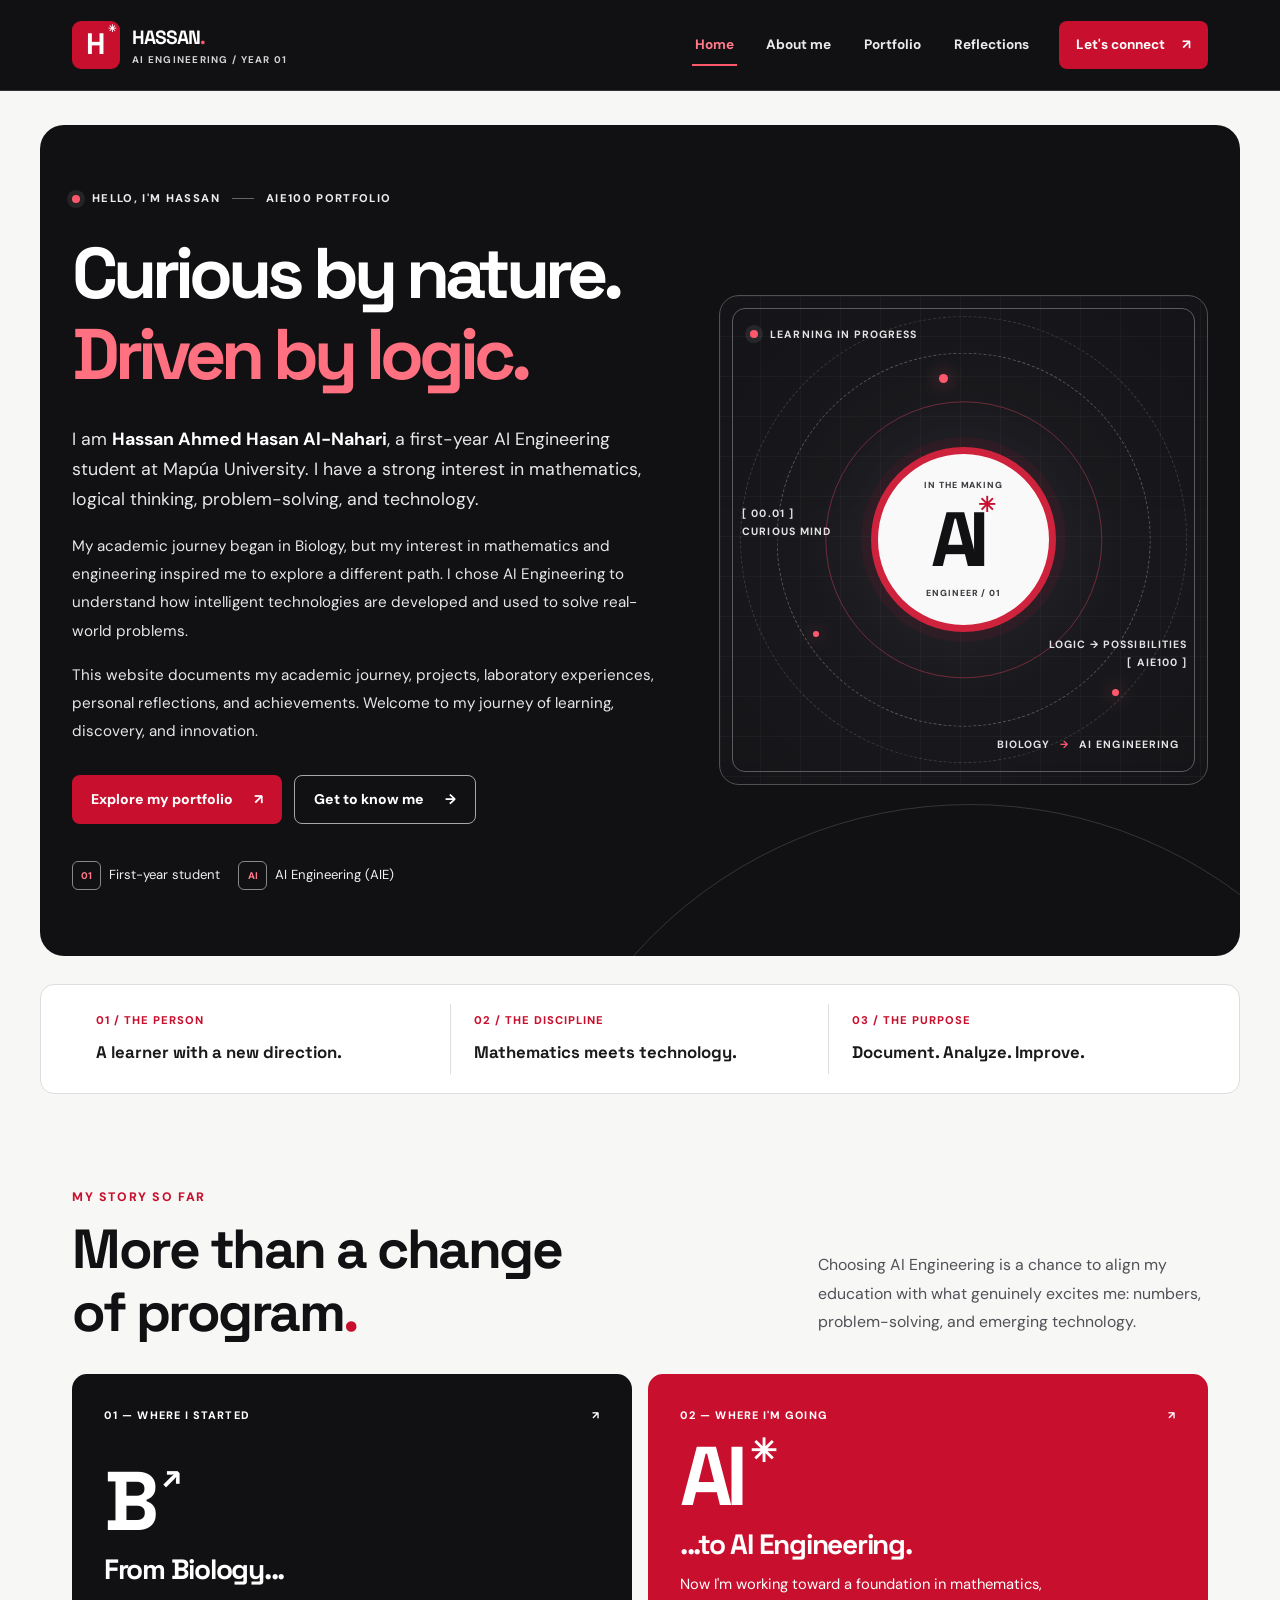
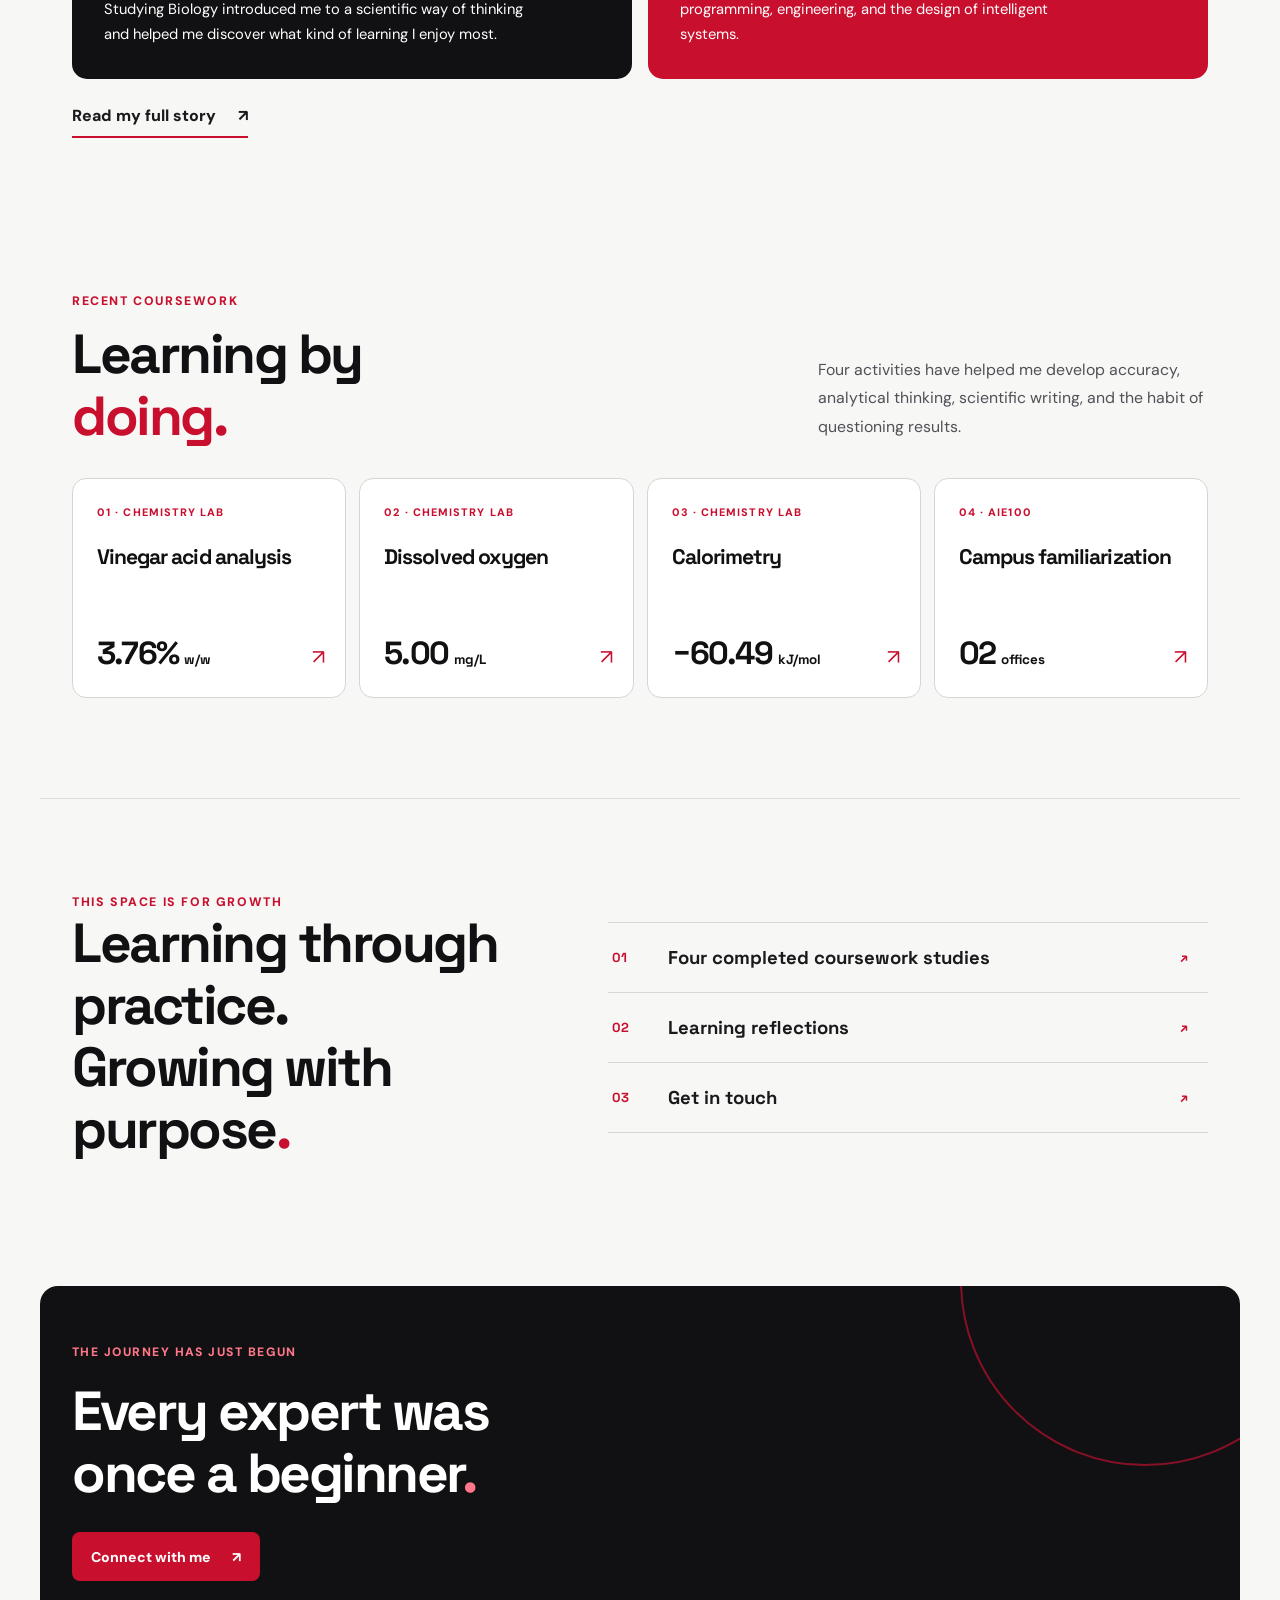
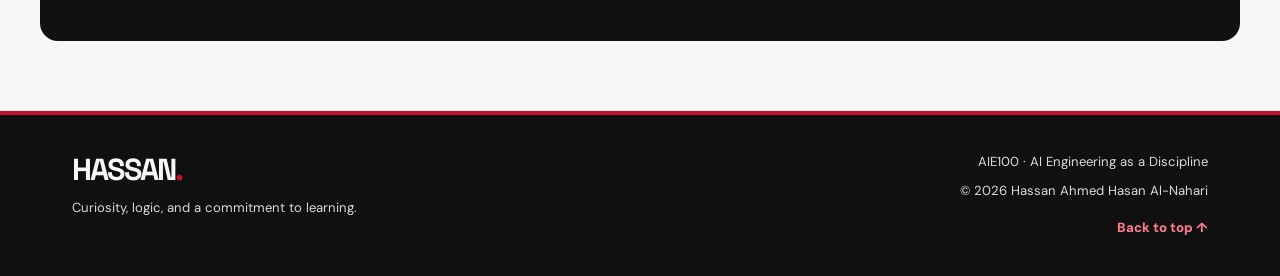
==== index.html @ 9f90ba3b "Upload AIE100 portfolio website" ====
<!doctype html>
<html lang="en">
<head>
  <meta charset="utf-8">
  <meta name="viewport" content="width=device-width,initial-scale=1">
  <meta name="theme-color" content="#111113">
  <meta name="description" content="Academic portfolio of Hassan Ahmed Hasan Al-Nahari, first-year AI Engineering student. Explore my journey, work, reflections, and contact information.">
  <meta property="og:type" content="website">
  <meta property="og:title" content="Hassan Al-Nahari | AI Engineering Portfolio">
  <meta property="og:description" content="A first-year AI Engineering student's journey from Biology to intelligent technology.">
  <link rel="icon" href="assets/icons/favicon.svg" type="image/svg+xml">
  <link rel="stylesheet" href="assets/styles.css">
  <script src="assets/script.js" defer></script>
  <title>Home | Hassan Al-Nahari</title>
</head>
<body data-page="home">
<a class="skip-link" href="#main">Skip to main content</a>
<div class="ambient ambient-one" aria-hidden="true"></div><div class="ambient ambient-two" aria-hidden="true"></div>
<header class="site-header" id="top">
  <div class="container nav-shell">
    <a class="brand" href="index.html" aria-label="Hassan Al-Nahari — home"><span class="brand-mark" aria-hidden="true">H<span class="brand-spark">✳</span></span><span class="brand-text"><strong>HASSAN<span class="brand-dot">.</span></strong><small>AI ENGINEERING / YEAR 01</small></span></a>
    <button class="nav-toggle" aria-expanded="false" aria-controls="site-nav" aria-label="Toggle navigation"><span></span><span></span><span></span></button>
    <nav class="site-nav" id="site-nav" aria-label="Main navigation">
      <a href="index.html" data-nav="home">Home</a>
      <a href="about.html" data-nav="about">About me</a>
      <a href="portfolio.html" data-nav="portfolio">Portfolio</a>
      <a href="reflections.html" data-nav="reflections">Reflections</a>
      <a href="contact.html" data-nav="contact" class="nav-contact">Let's connect <span aria-hidden="true">↗</span></a>
    </nav>
  </div>
</header>
<main id="main">
<section class="hero container">
 <div class="hero-copy">
   <div class="eyebrow"><span class="status-dot"></span> HELLO, I'M HASSAN <span class="eyebrow-rule"></span> AIE100 PORTFOLIO</div>
   <h1>Curious by nature.<br><span class="h1-emphasis">Driven by logic.</span></h1>
   <p class="lead">I am <strong>Hassan Ahmed Hasan Al-Nahari</strong>, a first-year AI Engineering student at Mapúa University. I have a strong interest in mathematics, logical thinking, problem-solving, and technology.</p>
   <p class="hero-secondary">My academic journey began in Biology, but my interest in mathematics and engineering inspired me to explore a different path. I chose AI Engineering to understand how intelligent technologies are developed and used to solve real-world problems.</p>
   <p class="hero-secondary">This website documents my academic journey, projects, laboratory experiences, personal reflections, and achievements. Welcome to my journey of learning, discovery, and innovation.</p><div class="hero-actions"><a href="portfolio.html" class="button button-primary">Explore my portfolio <span aria-hidden="true">↗</span></a><a href="about.html" class="button button-outline">Get to know me <span aria-hidden="true">→</span></a></div>
   <div class="hero-meta"><span><span class="meta-icon">01</span> First-year student</span><span><span class="meta-icon">AI</span> AI Engineering (AIE)</span></div>
 </div>
 <div class="hero-visual" aria-label="Abstract visual showing the transition from curiosity to artificial intelligence">
   <div class="hero-visual-label top-label"><span class="status-dot"></span> LEARNING IN PROGRESS</div>
   <div class="orbit orbit-a"></div><div class="orbit orbit-b"></div><div class="orbit orbit-c"></div>
   <div class="orbit-point orbit-point-a"></div><div class="orbit-point orbit-point-b"></div><div class="orbit-point orbit-point-c"></div>
   <div class="core"><span class="core-top">IN THE MAKING</span><span class="core-center">AI<span>✳</span></span><span class="core-bottom">ENGINEER / 01</span></div>
   <div class="coordinate coordinate-left">[ 00.01 ]<br>CURIOUS MIND</div>
   <div class="coordinate coordinate-right">LOGIC → POSSIBILITIES<br>[ AIE100 ]</div>
   <div class="hero-visual-label bottom-label">BIOLOGY <span>→</span> AI ENGINEERING</div>
 </div>
</section>
<section class="container info-ribbon" aria-label="Portfolio overview">
  <div class="ribbon-cell"><span>01 / THE PERSON</span><strong>A learner with a new direction.</strong></div>
  <div class="ribbon-cell"><span>02 / THE DISCIPLINE</span><strong>Mathematics meets technology.</strong></div>
  <div class="ribbon-cell"><span>03 / THE PURPOSE</span><strong>Document. Analyze. Improve.</strong></div>
</section>
<section class="container section section-path">
 <div class="section-heading"><div><p class="kicker">MY STORY SO FAR</p><h2>More than a change<br>of program<span class="accent">.</span></h2></div><p>Choosing AI Engineering is a chance to align my education with what genuinely excites me: numbers, problem-solving, and emerging technology.</p></div>
 <div class="path-grid">
  <article class="feature-card feature-card-dark"><div class="feature-head"><span>01 — WHERE I STARTED</span><span aria-hidden="true">↗</span></div><div class="feature-symbol">B<span aria-hidden="true">↗</span></div><h3>From Biology...</h3><p>Studying Biology introduced me to a scientific way of thinking and helped me discover what kind of learning I enjoy most.</p></article>
  <article class="feature-card feature-card-accent"><div class="feature-head"><span>02 — WHERE I'M GOING</span><span aria-hidden="true">↗</span></div><div class="feature-symbol">AI<span aria-hidden="true">✳</span></div><h3>...to AI Engineering.</h3><p>Now I'm working toward a foundation in mathematics, programming, engineering, and the design of intelligent systems.</p></article>
 </div>
 <div class="center-actions"><a class="text-link" href="about.html">Read my full story <span aria-hidden="true">↗</span></a></div>
</section>
<section class="container section home-work-section"><div class="section-heading"><div><p class="kicker">RECENT COURSEWORK</p><h2>Learning by<br><span class="accent">doing.</span></h2></div><p>Four activities have helped me develop accuracy, analytical thinking, scientific writing, and the habit of questioning results.</p></div><div class="home-work-grid"><a href="portfolio.html#vinegar"><span>01 · CHEMISTRY LAB</span><h3>Vinegar acid analysis</h3><strong>3.76% <small>w/w</small></strong><i aria-hidden="true">↗</i></a><a href="portfolio.html#water"><span>02 · CHEMISTRY LAB</span><h3>Dissolved oxygen</h3><strong>5.00 <small>mg/L</small></strong><i aria-hidden="true">↗</i></a><a href="portfolio.html#calorimetry"><span>03 · CHEMISTRY LAB</span><h3>Calorimetry</h3><strong>−60.49 <small>kJ/mol</small></strong><i aria-hidden="true">↗</i></a><a href="portfolio.html#campus"><span>04 · AIE100</span><h3>Campus familiarization</h3><strong>02 <small>offices</small></strong><i aria-hidden="true">↗</i></a></div></section>
<section class="container section section-feature-strip"><div><p class="kicker">THIS SPACE IS FOR GROWTH</p><h2>Learning through practice.<br>Growing with purpose<span class="accent">.</span></h2></div><div class="feature-list"><a href="portfolio.html"><span>01</span><span>Four completed coursework studies</span><span>↗</span></a><a href="reflections.html"><span>02</span><span>Learning reflections</span><span>↗</span></a><a href="contact.html"><span>03</span><span>Get in touch</span><span>↗</span></a></div></section>
<section class="container closing-cta"><p>THE JOURNEY HAS JUST BEGUN</p><h2>Every expert was<br>once a beginner<span class="accent">.</span></h2><a class="button button-primary" href="contact.html">Connect with me <span aria-hidden="true">↗</span></a></section>
</main>
<footer class="site-footer">
 <div class="container footer-inner">
   <div><a href="index.html" class="footer-brand">HASSAN<span class="brand-dot">.</span></a><p>Curiosity, logic, and a commitment to learning.</p></div>
   <div class="footer-right"><p>AIE100 · AI Engineering as a Discipline</p><p>© <span id="current-year">2026</span> Hassan Ahmed Hasan Al-Nahari</p><a href="#top" class="footer-top">Back to top ↑</a></div>
 </div>
</footer>
</body>
</html>
---- assets/styles.css ----
@import url('https://fonts.googleapis.com/css2?family=DM+Sans:wght@400;500;600;700;800&family=Space+Grotesk:wght@400;500;600;700&display=swap');

/* HASSAN / AIE100 — accessible black, white and red editorial design */
:root {
  --black:#111113; --black-2:#1c1c1f; --black-3:#2d2d31;
  --white:#fff; --paper:#f7f7f6; --paper-2:#ededec;
  --text:#1a1a1c; --muted:#505056; --line:#dedee0;
  --red:#c8102e; --red-hover:#a50c25; --red-light:#ff586d;
  --max:1200px; --radius:16px;
}
*,*::before,*::after{box-sizing:border-box}
html{scroll-behavior:smooth;scroll-padding-top:105px}
body{margin:0;background:var(--paper);color:var(--text);font:400 16px/1.75 'DM Sans',Arial,sans-serif;overflow-x:hidden}
::selection{background:var(--red);color:white}
a{color:inherit;text-decoration:none}
button{font:inherit;cursor:pointer}
a,button{-webkit-tap-highlight-color:transparent}
:focus-visible{outline:3px solid var(--red);outline-offset:4px}
p,h1,h2,h3,h4{margin:0}
p{color:var(--muted)}
h1,h2,h3,h4{font-family:'Space Grotesk','DM Sans',Arial,sans-serif;line-height:1.13;letter-spacing:-.045em;color:var(--black)}
h1{font-size:clamp(3.2rem,6.5vw,6.1rem);font-weight:700}
h2{font-size:clamp(2.25rem,4.3vw,4.1rem);font-weight:700}
h3{font-size:1.5rem;font-weight:700}
.container{max-width:var(--max);margin-left:auto;margin-right:auto;padding-left:32px;padding-right:32px}
.ambient{display:none}
.accent,.brand-dot{color:var(--red)}
.kicker,.small-label{font-size:.77rem;line-height:1.45;font-weight:800;letter-spacing:.13em;text-transform:uppercase;color:var(--red)}
.skip-link{position:fixed;left:16px;top:-80px;z-index:100;background:white;color:var(--black);padding:12px 17px;border:2px solid var(--red);border-radius:0 0 9px 9px}
.skip-link:focus{top:0}

/* Strong black navigation with obvious current page */
.site-header{background:var(--black);position:relative;z-index:40;border-bottom:1px solid #343436}
.nav-shell{min-height:90px;display:flex;align-items:center;justify-content:space-between;gap:22px}
.brand{display:inline-flex;align-items:center;gap:12px;flex-shrink:0;color:white}
.brand-mark{width:48px;height:48px;display:flex;align-items:center;justify-content:center;position:relative;background:var(--red);color:#fff;border-radius:9px;font:700 1.85rem/1 'Space Grotesk',sans-serif;letter-spacing:-.12em;padding-right:4px}
.brand-spark{position:absolute;right:4px;top:3px;font-size:.65rem;letter-spacing:0}
.brand-text{display:flex;flex-direction:column;line-height:1.1}
.brand-text strong{font:700 1.2rem 'Space Grotesk',sans-serif;letter-spacing:-.05em}
.brand-text small{margin-top:5px;font-size:.61rem;letter-spacing:.13em;font-weight:700;color:#d4d4d6}
.brand .brand-dot{color:var(--red-light)}
.site-nav{display:flex;align-items:center;gap:clamp(12px,2.1vw,29px)}
.site-nav a{font-size:.85rem;font-weight:700;color:#ebebed;padding:9px 3px;transition:color .15s}
.site-nav a:hover,.site-nav a[aria-current="page"]{color:#ff7b8c}
.site-nav a:not(.nav-contact)[aria-current="page"]{box-shadow:inset 0 -2px 0 var(--red-light)}
.site-nav .nav-contact{background:var(--red);color:#fff;border-radius:8px;padding:12px 17px;display:inline-flex;gap:17px;align-items:center}
.site-nav .nav-contact:hover,.site-nav .nav-contact[aria-current="page"]{background:#ed2b48;color:#fff}
.nav-toggle{display:none;background:none;border:1px solid #555;color:#fff;width:46px;height:43px;border-radius:9px;align-items:center;justify-content:center;flex-direction:column;gap:5px}
.nav-toggle span{display:block;background:#fff;width:21px;height:2px}

/* Page-level composition */
.hero{margin-top:34px;margin-bottom:0;padding-top:64px;padding-bottom:66px;background:var(--black);border-radius:24px;display:grid;grid-template-columns:1.1fr .9fr;align-items:center;gap:50px;position:relative;overflow:hidden}
.hero::before{content:'';position:absolute;inset:auto -15% -90% 40%;aspect-ratio:1;border:1px solid #353538;border-radius:50%;pointer-events:none}
.hero-copy,.hero-visual{position:relative;z-index:1}
.eyebrow{display:flex;align-items:center;gap:12px;flex-wrap:wrap;font-size:.7rem;letter-spacing:.12em;font-weight:800;color:#ececef;margin-bottom:24px}
.status-dot{width:8px;height:8px;border-radius:50%;background:var(--red-light);display:inline-block;box-shadow:0 0 0 5px #ffffff14;flex:none}
.eyebrow-rule{height:1px;width:22px;background:#646467}
.hero h1{color:white;letter-spacing:-.07em;margin-bottom:29px;font-size:clamp(3.2rem,5.6vw,5.55rem)}
.hero .h1-emphasis{color:#ff7180}
.hero .lead,.hero .hero-secondary{color:#e7e7e9;max-width:60ch}
.hero .lead{font-size:1.11rem;line-height:1.7;margin-bottom:18px}
.hero .lead strong{color:#fff}
.hero .hero-secondary{font-size:.95rem;line-height:1.85;margin-bottom:16px}
.hero-actions{margin-top:30px;display:flex;align-items:center;gap:12px;flex-wrap:wrap}
.button{display:inline-flex;align-items:center;justify-content:center;gap:21px;min-height:49px;padding:12px 19px;border-radius:8px;font-weight:800;font-size:.88rem;line-height:1.3;transition:background .2s,transform .2s}
.button:hover{transform:translateY(-2px)}
.button-primary{background:var(--red);color:white}
.button-primary:hover{background:var(--red-hover)}
.button-outline{border:1px solid #a6a6ac;color:white;background:transparent}
.button-outline:hover{background:white;color:var(--black)}
.hero-meta{display:flex;gap:18px;flex-wrap:wrap;margin-top:37px;color:#efeff0;font-size:.82rem}
.hero-meta>span{display:flex;align-items:center;gap:8px}
.meta-icon{display:grid;place-items:center;width:29px;height:29px;border:1px solid #888;border-radius:6px;color:#ff788c;font-size:.61rem;font-weight:800}
.hero-visual{height:490px;border:1px solid #505054;background:radial-gradient(circle at center,#29292e 0,#19191d 45%,#151518 100%);border-radius:20px;overflow:hidden}
.hero-visual::before{content:'';position:absolute;inset:0;background-image:linear-gradient(#ffffff12 1px,transparent 1px),linear-gradient(90deg,#ffffff12 1px,transparent 1px);background-size:40px 40px;opacity:.44}
.hero-visual::after{content:'';inset:12px;position:absolute;border:1px solid #5a5a5f;border-radius:13px;pointer-events:none}
.hero-visual-label,.coordinate{position:absolute;color:#e3e3e5;font-size:.66rem;font-weight:700;letter-spacing:.1em;z-index:2;line-height:1.65}
.top-label{top:30px;left:30px;display:flex;gap:12px;align-items:center}
.bottom-label{right:28px;bottom:30px}.bottom-label span{color:var(--red-light);margin:0 6px}
.orbit{position:absolute;top:50%;left:50%;aspect-ratio:1;transform:translate(-50%,-50%);border-radius:50%;border:1px dashed #a6a6ac70}
.orbit-a{width:77%}.orbit-b{width:57%;border-style:solid;border-color:#c43d557d}.orbit-c{width:92%;border-color:#70707666}
.orbit-point{position:absolute;width:9px;height:9px;border-radius:50%;background:var(--red-light);box-shadow:0 0 18px #ff6178a9}
.orbit-point-a{top:16%;left:45%}.orbit-point-b{bottom:18%;right:18%;width:7px;height:7px}.orbit-point-c{bottom:30%;left:19%;width:6px;height:6px}
.core{position:absolute;inset:31%;display:flex;flex-direction:column;align-items:center;justify-content:center;border-radius:50%;background:#f9f9fa;color:#121214;z-index:1;border:7px solid #cf233d;box-shadow:0 0 0 10px #ba123018}
.core-center{font:700 clamp(3.6rem,6vw,5.8rem)/1.2 'Space Grotesk',sans-serif;letter-spacing:-.14em;color:var(--black)}
.core-center span{font-size:1.3rem;vertical-align:top;letter-spacing:normal;color:var(--red)}
.core-top,.core-bottom{font-size:.55rem;font-weight:800;letter-spacing:.1em;color:#39393e}
.coordinate-left{top:43%;left:22px}.coordinate-right{right:20px;bottom:23%;text-align:right}
.info-ribbon{margin-top:28px;display:grid;grid-template-columns:repeat(3,minmax(0,1fr));border:1px solid var(--line);background:#fff;border-radius:14px;padding-top:19px;padding-bottom:19px}
.ribbon-cell{padding:7px 23px;border-right:1px solid var(--line)}.ribbon-cell:last-child{border-right:none}
.ribbon-cell span{display:block;font-size:.7rem;font-weight:800;letter-spacing:.09em;color:var(--red);margin-bottom:8px}
.ribbon-cell strong{font:700 1.05rem/1.4 'Space Grotesk',sans-serif}
.section{padding-top:95px;padding-bottom:60px}
.section-short{padding-top:40px;padding-bottom:25px}
.section-heading{display:flex;align-items:end;justify-content:space-between;gap:35px;margin-bottom:31px}
.section-heading h2{margin-top:12px}
.section-heading>p{max-width:390px;font-size:.99rem;line-height:1.8;margin-bottom:6px}
.path-grid{display:grid;grid-template-columns:1fr 1fr;gap:16px}
.feature-card{padding:32px;min-height:305px;display:flex;flex-direction:column;border-radius:15px}
.feature-card-dark{background:var(--black);color:#fff}
.feature-card-dark h3,.feature-card-dark p{color:white}
.feature-card-accent{background:var(--red);color:white}
.feature-card-accent h3,.feature-card-accent p{color:white}
.feature-head{display:flex;justify-content:space-between;gap:10px;font-size:.68rem;font-weight:800;letter-spacing:.1em}
.feature-symbol{font:700 5.2rem/1 'Space Grotesk',sans-serif;margin:auto 0 11px;letter-spacing:-.09em;color:#fff}
.feature-symbol span{font-size:2rem;vertical-align:top;margin-left:10px}
.feature-card h3{font-size:1.75rem;margin-bottom:11px}
.feature-card p{line-height:1.7;max-width:43ch;font-size:.92rem}
.center-actions{margin-top:23px}.text-link{font-weight:800;border-bottom:2px solid var(--red);padding-bottom:6px;display:inline-flex;gap:22px}.text-link:hover{color:var(--red)}
.home-work-grid{display:grid;grid-template-columns:repeat(4,minmax(0,1fr));gap:13px;margin-top:31px}
.home-work-grid>a{display:flex;flex-direction:column;gap:10px;position:relative;min-height:220px;border:1px solid #d5d5d8;background:#fff;border-radius:14px;padding:24px;transition:border-color .2s,transform .2s,box-shadow .2s}
.home-work-grid>a:hover{border-color:var(--red);box-shadow:0 12px 26px #0000000e;transform:translateY(-3px)}
.home-work-grid a>span{font-size:.68rem;letter-spacing:.1em;font-weight:800;color:var(--red)}
.home-work-grid h3{font-size:1.32rem;line-height:1.3;margin:11px 0 auto}
.home-work-grid strong{font:700 2rem 'Space Grotesk',sans-serif;color:var(--black);letter-spacing:-.055em}
.home-work-grid strong small{font-size:.84rem;letter-spacing:0}
.home-work-grid i{position:absolute;right:20px;bottom:22px;color:var(--red);font-style:normal;font-size:1.3rem}
.section-feature-strip{display:grid;grid-template-columns:.9fr 1.1fr;gap:45px;border-top:1px solid var(--line);margin-top:40px}
.feature-list{align-self:center}
.feature-list a{display:grid;grid-template-columns:44px 1fr 24px;gap:12px;align-items:center;padding:23px 4px;border-bottom:1px solid #d7d7d7;font:700 1.16rem 'Space Grotesk',sans-serif}
.feature-list a:first-child{border-top:1px solid #d7d7d7}
.feature-list a span:first-child,.feature-list a span:last-child{color:var(--red);font-size:.82rem;font-weight:800}
.feature-list a:hover{color:var(--red)}
.closing-cta{margin-top:65px;margin-bottom:70px;background:var(--black);border-radius:18px;padding-top:56px;padding-bottom:60px;position:relative;overflow:hidden}
.closing-cta::before{content:'';position:absolute;width:370px;height:370px;border:2px solid #c8102e;border-radius:50%;right:-90px;top:-190px;opacity:.65;pointer-events:none}
.closing-cta>p{color:#ff7789;font-size:.76rem;font-weight:800;letter-spacing:.12em;margin-bottom:17px}
.closing-cta h2{color:#fff;margin-bottom:28px;max-width:860px}
.closing-cta .accent{color:#ff7789}
.site-footer{background:#101011;color:#f7f7f9;padding:35px 0;border-top:4px solid var(--red)}
.footer-inner{display:flex;justify-content:space-between;gap:30px}
.footer-brand{font:700 1.9rem 'Space Grotesk',sans-serif;letter-spacing:-.06em}
.footer-inner p{color:#dadade;font-size:.82rem;margin:8px 0 0}
.footer-right{text-align:right}.footer-right p{margin:1px 0 6px}
.footer-top{color:#ff7c8c;font-size:.83rem;font-weight:800;display:inline-block;margin-top:7px}.footer-top:hover{text-decoration:underline}

/* Interior page mastheads */
.page-intro{background:var(--black);border-radius:0 0 22px 22px;padding-top:60px;padding-bottom:62px;position:relative;overflow:hidden}
.page-intro::after{content:'';position:absolute;width:320px;height:320px;border:1px solid #ffffff21;border-radius:50%;right:-80px;top:-160px;pointer-events:none}
.page-intro .kicker{color:#ff8290;margin-bottom:23px}
.page-intro-row{display:flex;align-items:end;justify-content:space-between;gap:35px;position:relative;z-index:1}
.page-intro h1{font-size:clamp(3.15rem,6vw,5.5rem);color:#fff}
.page-intro .accent{color:#ff7686}
.page-intro-row>p{max-width:350px;font-size:1rem;line-height:1.8;color:#efefef;margin-bottom:8px}
.note-panel{background:#fff;border:1px solid var(--line);border-left:6px solid var(--red);border-radius:14px;padding:32px;display:grid;grid-template-columns:1.04fr .96fr;gap:35px;align-items:center}
.note-panel h2{font-size:clamp(1.75rem,3.25vw,3rem);margin:12px 0 0}
.note-panel>p{font-size:.99rem;line-height:1.85;color:#414146}
.note-icon{display:block;color:var(--red);font-size:2.6rem;line-height:1;margin-bottom:7px}
.portfolio-stats{background:#1a1a1c;display:grid;grid-template-columns:repeat(3,1fr);border-radius:13px;overflow:hidden}
.portfolio-stats>div{padding:27px 30px;display:flex;flex-direction:column;gap:6px}
.portfolio-stats>div+div{border-left:1px solid #4e4e52}
.portfolio-stats strong{font:700 2.75rem 'Space Grotesk',sans-serif;color:#fff;letter-spacing:-.05em}
.portfolio-stats span{font-size:.72rem;line-height:1.5;font-weight:800;letter-spacing:.11em;color:#ff8c99}

/* Project articles: one generous reading column instead of cramped text */
.case-grid{display:grid;gap:21px;margin-top:30px}
.case-grid-expanded{grid-template-columns:minmax(0,1fr);max-width:1010px;margin-left:auto;margin-right:auto}
.case-card{padding:36px clamp(26px,5.5vw,60px);min-width:0;background:#fff;border:1px solid #d7d7d9;border-top:5px solid var(--red);border-radius:14px;scroll-margin-top:30px}
.case-top{display:flex;align-items:center;justify-content:space-between;gap:15px;margin-bottom:14px}
.case-index{color:var(--red);font-size:.74rem;letter-spacing:.13em;font-weight:800}
.case-icon{flex:none;display:grid;place-items:center;width:52px;height:52px;border-radius:12px;background:#fff0f2;color:var(--red);font:700 1.85rem 'Space Grotesk',sans-serif}
.case-subject{color:#5c5c60!important;font-size:.78rem!important;font-weight:800;letter-spacing:.08em;line-height:1.6;margin-bottom:13px}
.case-card>h3{font-size:clamp(1.85rem,3.1vw,2.65rem);line-height:1.2;margin-bottom:14px;max-width:28ch}
.case-date{font-size:.74rem;letter-spacing:.11em;color:#67676b;font-weight:700;margin-bottom:25px}
.case-result{background:var(--black);color:#fff;border-radius:12px;padding:23px 26px;display:flex;flex-direction:column;gap:6px;margin:23px 0 29px;max-width:710px}
.case-result>span:first-child{font-size:.73rem;font-weight:800;letter-spacing:.12em;color:#e6e6e7}
.case-result strong{font:700 clamp(2.6rem,5vw,4rem)/1.12 'Space Grotesk',sans-serif;letter-spacing:-.06em;color:#ff7c8d}
.case-result small{font-size:1rem;letter-spacing:0;color:#fff;margin-left:9px;font-weight:600}
.case-result>span:last-child{color:#d4d4d7;font-size:.83rem}
.case-card .case-content{border-top:1px solid var(--line);padding-top:14px}
.rich-content p{font-size:1rem;line-height:1.87;color:#38383d;margin-bottom:17px;max-width:80ch}
.rich-content p:last-child{margin-bottom:0}
.rich-content strong{color:#171719}
.rich-content em{color:#2d2d32}
.rich-content h3{font-size:1.14rem;letter-spacing:-.01em;margin:29px 0 10px;color:var(--black)}
.rich-content h3:first-child{margin-top:10px}
.case-content.rich-content h3{color:#a30b24;text-transform:uppercase;letter-spacing:.07em;font-size:.92rem;margin-top:26px}
.rich-content hr{border:0;border-top:1px solid var(--line);margin:24px 0 0}
.portfolio-footnote{margin:24px auto 0;max-width:1000px;font-size:.84rem;line-height:1.75;border-left:3px solid var(--red);padding-left:17px}

/* About page */
.about-profile-head{display:flex;align-items:center;gap:32px;background:var(--black);padding:28px 34px;border-radius:14px;margin-bottom:20px}
.profile-wordmark{font:700 clamp(3.5rem,7vw,6rem) 'Space Grotesk',sans-serif;letter-spacing:-.09em;color:white;min-width:210px;line-height:1.1}
.profile-wordmark .accent{color:#ff8290;font-size:2.2rem;vertical-align:top;letter-spacing:0}
.about-profile-head .kicker{color:#ff8c99}
.about-profile-head h2{color:white;margin:5px 0 12px;font-size:clamp(2rem,4vw,3.5rem)}
.about-profile-head h2 .accent{color:#ff8c99}
.about-profile-head p:last-child{color:#e5e5e8;font-size:.98rem}
.about-detail-grid{display:grid;grid-template-columns:repeat(2,minmax(0,1fr));gap:19px}
.about-content-panel{background:#fff;border:1px solid var(--line);border-radius:14px;padding:31px;min-width:0;border-top:4px solid var(--red)}
.about-content-panel h2{font-size:clamp(1.7rem,2.7vw,2.5rem);margin:16px 0 22px;line-height:1.2}
.detail-index{font-size:.72rem;letter-spacing:.12em;font-weight:800;color:var(--red)}
.about-quote-panel{background:#1b1b1e;border-color:#1b1b1e}
.about-quote-panel h2,.about-quote-panel .rich-content p,.about-quote-panel .rich-content em{color:#fff}
.about-quote-panel .detail-index{color:#ff8c99}

/* Reflections - paper-like, ideal for longer passages */
.journal-feature{display:grid;grid-template-columns:94px 1fr;align-items:stretch;border-radius:14px;overflow:hidden;border:1px solid #d7d7d9;background:#fff}
.journal-feature-blue{background:#fcfcfc}
.journal-side{display:flex;flex-direction:column;justify-content:space-between;align-items:center;gap:22px;padding:27px 15px;background:var(--black);color:white;font-size:.67rem;letter-spacing:.1em;font-weight:800;text-align:center;writing-mode:vertical-rl;transform:none}
.journal-side .journal-star{font-size:2rem;color:#ff7989;writing-mode:horizontal-tb}
.journal-main{padding:clamp(26px,5vw,55px)}
.journal-main .kicker{margin-bottom:15px;color:#a70b25}
.journal-main h2{font-size:clamp(2rem,3.4vw,3.25rem);line-height:1.18;margin-bottom:25px}
.journal-main .rich-content p{max-width:78ch;font-size:1.025rem}
.entry-mark{display:block;margin-top:23px;padding-top:16px;border-top:1px solid var(--line);font-size:.74rem;letter-spacing:.09em;font-weight:800;color:#8d1027}
.entry-mark span{margin-left:7px}

/* Contact */
.contact-grid{display:grid;grid-template-columns:1.03fr .97fr;gap:27px;align-items:start;padding-top:54px;padding-bottom:48px}
.contact-main{padding:15px 10px 15px 0}
.contact-main h2{margin:13px 0 23px;font-size:clamp(2.2rem,4.1vw,3.85rem)}
.contact-main>p:not(.kicker){font-size:1.01rem;line-height:1.85;max-width:58ch}
.contact-button-row{margin:26px 0 15px}
.contact-main .contact-note{color:#55555a;font-size:.84rem;line-height:1.6}
.contact-methods{display:flex;flex-direction:column;gap:14px}
.contact-card{padding:25px 27px;background:#fff;border:1px solid var(--line);border-radius:13px;border-left:4px solid var(--red)}
.contact-card-top{display:flex;justify-content:space-between;align-items:center;color:var(--red);font-size:.71rem;letter-spacing:.1em;font-weight:800}
.contact-card-top span:last-child{font-size:1.5rem}
.contact-card h3{font-size:1.25rem;margin:12px 0 13px}
.contact-address{display:block;font:700 clamp(1rem,1.7vw,1.25rem)/1.5 'DM Sans',sans-serif;color:var(--black);overflow-wrap:anywhere}
.contact-address:hover{color:var(--red);text-decoration:underline}
.copy-button{background:#f8f8f8;border:1px solid #d4d4d8;border-radius:6px;padding:9px 12px;color:var(--text);font-size:.79rem;font-weight:800;margin-top:16px}
.copy-button:hover{background:var(--black);color:#fff}
.contact-card-mini{background:var(--black);border-color:var(--black)}
.contact-card-mini .small-label{color:#ff8492}
.contact-card-mini p{color:#ececec;font-size:.88rem;line-height:1.75;margin-top:13px}
.contact-card-mini strong{color:#fff}
.quote-band{padding-top:33px;padding-bottom:55px;border-top:1px solid #d5d5d8}
.quote-band>p{color:var(--black);font:700 clamp(1.45rem,2.5vw,2.35rem)/1.45 'Space Grotesk',sans-serif;max-width:32ch}
.quote-band>span{display:block;margin-top:12px;color:var(--red);font-weight:800;font-size:.78rem;letter-spacing:.1em}

/* Jump navigation on the two text-dense pages */
.jump-nav{display:flex;align-items:center;flex-wrap:wrap;gap:9px;margin-top:20px;margin-bottom:18px}
.jump-nav>span{font-size:.73rem;font-weight:800;letter-spacing:.1em;color:#626267;margin-right:10px}
.jump-nav a{border:1px solid #c7c7cb;border-radius:7px;background:#fff;color:var(--black);font-size:.8rem;font-weight:700;padding:9px 12px}
.jump-nav a:hover,.jump-nav a:focus-visible{background:var(--black);color:#fff;border-color:var(--black)}

@media(max-width:1050px){
  .hero{grid-template-columns:1fr 0.88fr;gap:26px;padding-top:48px;padding-bottom:48px}
  .hero-visual{height:420px}.core{inset:30%}.home-work-grid{grid-template-columns:repeat(2,minmax(0,1fr))}
  .hero h1{font-size:clamp(3rem,5.5vw,4.6rem)}
}
@media(max-width:790px){
  .container{padding-left:24px;padding-right:24px}
  .nav-shell{min-height:76px}.nav-toggle{display:flex}
  .site-nav{display:none;position:absolute;top:100%;left:0;right:0;background:#19191b;border-top:1px solid #424246;padding:15px 24px 25px;box-shadow:0 14px 22px #00000036;flex-direction:column;align-items:stretch;gap:5px}
  .site-nav.is-open{display:flex}.site-nav a{padding:12px}.site-nav .nav-contact{justify-content:space-between;margin-top:9px}
  .site-nav a:not(.nav-contact)[aria-current="page"]{box-shadow:inset 3px 0 0 var(--red-light)}
  .hero{grid-template-columns:1fr;gap:33px;margin-top:18px}.hero-visual{height:420px;max-width:none}
  .section-heading,.page-intro-row{flex-direction:column;align-items:flex-start;gap:18px}
  .page-intro-row>p,.section-heading>p{max-width:70ch}
  .info-ribbon{grid-template-columns:1fr;gap:10px}.ribbon-cell{border-right:0;border-bottom:1px solid var(--line);padding:12px 10px}.ribbon-cell:last-child{border-bottom:0}
  .section{padding-top:75px;padding-bottom:45px}
  .section-feature-strip{grid-template-columns:1fr;gap:20px}
  .about-detail-grid,.contact-grid{grid-template-columns:1fr}
  .about-profile-head{gap:23px}.profile-wordmark{min-width:120px}
  .note-panel{grid-template-columns:1fr;gap:17px}
  .contact-main{padding:0}
}
@media(max-width:560px){
  body{font-size:15.5px}.container{padding-left:19px;padding-right:19px}
  .brand-mark{height:42px;width:42px}.brand-text strong{font-size:1.1rem}.brand-text small{font-size:.54rem}
  .hero{padding-top:38px;padding-bottom:34px;border-radius:15px;gap:25px}
  .hero h1{font-size:clamp(2.9rem,10.6vw,4.05rem)}
  .hero-visual{height:315px}.top-label{top:22px;left:19px}.bottom-label{bottom:20px;right:18px}
  .core{inset:30%;border-width:5px}.core-center{font-size:3.3rem}.core-center span{font-size:.85rem}
  .core-top,.core-bottom{font-size:.37rem;letter-spacing:.06em}.coordinate{font-size:.47rem}.coordinate-left{left:12px}.coordinate-right{right:11px}
  .hero-meta{margin-top:28px}.hero-actions{align-items:stretch}.hero-actions .button{flex:1 1 160px;gap:7px}
  .info-ribbon{margin-top:17px}.section{padding-top:60px;padding-bottom:40px}
  .path-grid,.home-work-grid{grid-template-columns:1fr}.feature-card{min-height:260px;padding:27px}
  .home-work-grid>a{min-height:165px}.home-work-grid h3{font-size:1.38rem}
  .closing-cta{margin-top:45px;margin-bottom:47px;padding-top:42px;padding-bottom:44px}
  .footer-inner{flex-direction:column}.footer-right{text-align:left}
  .page-intro{padding-top:41px;padding-bottom:42px;border-radius:0 0 15px 15px}
  .page-intro h1{font-size:clamp(2.75rem,10vw,4.1rem);overflow-wrap:break-word}
  .section-short{padding-top:24px;padding-bottom:17px}
  .about-profile-head{flex-direction:column;align-items:flex-start;padding:24px}
  .about-content-panel,.note-panel{padding:23px}
  .portfolio-stats{grid-template-columns:1fr}.portfolio-stats>div{padding:19px 22px}.portfolio-stats>div+div{border-left:0;border-top:1px solid #4e4e52}
  .case-card{padding:25px 22px}.case-top{align-items:flex-start}.case-card>h3{font-size:1.8rem}.case-result{padding:20px 19px}.case-result strong{font-size:3rem}.case-result small{font-size:.82rem}
  .journal-feature{grid-template-columns:1fr}.journal-side{writing-mode:horizontal-tb;display:flex;flex-direction:row;padding:12px 20px;gap:5px}.journal-side .journal-star{font-size:1.3rem}
  .journal-main{padding:24px}.journal-main h2{font-size:2rem}.rich-content p,.journal-main .rich-content p{font-size:.98rem;line-height:1.8}
  .contact-card{padding:22px}.quote-band{padding-bottom:40px}
}
@media(prefers-reduced-motion:reduce){html{scroll-behavior:auto}*,*::before,*::after{animation-duration:0.01ms!important;transition-duration:0.01ms!important}}
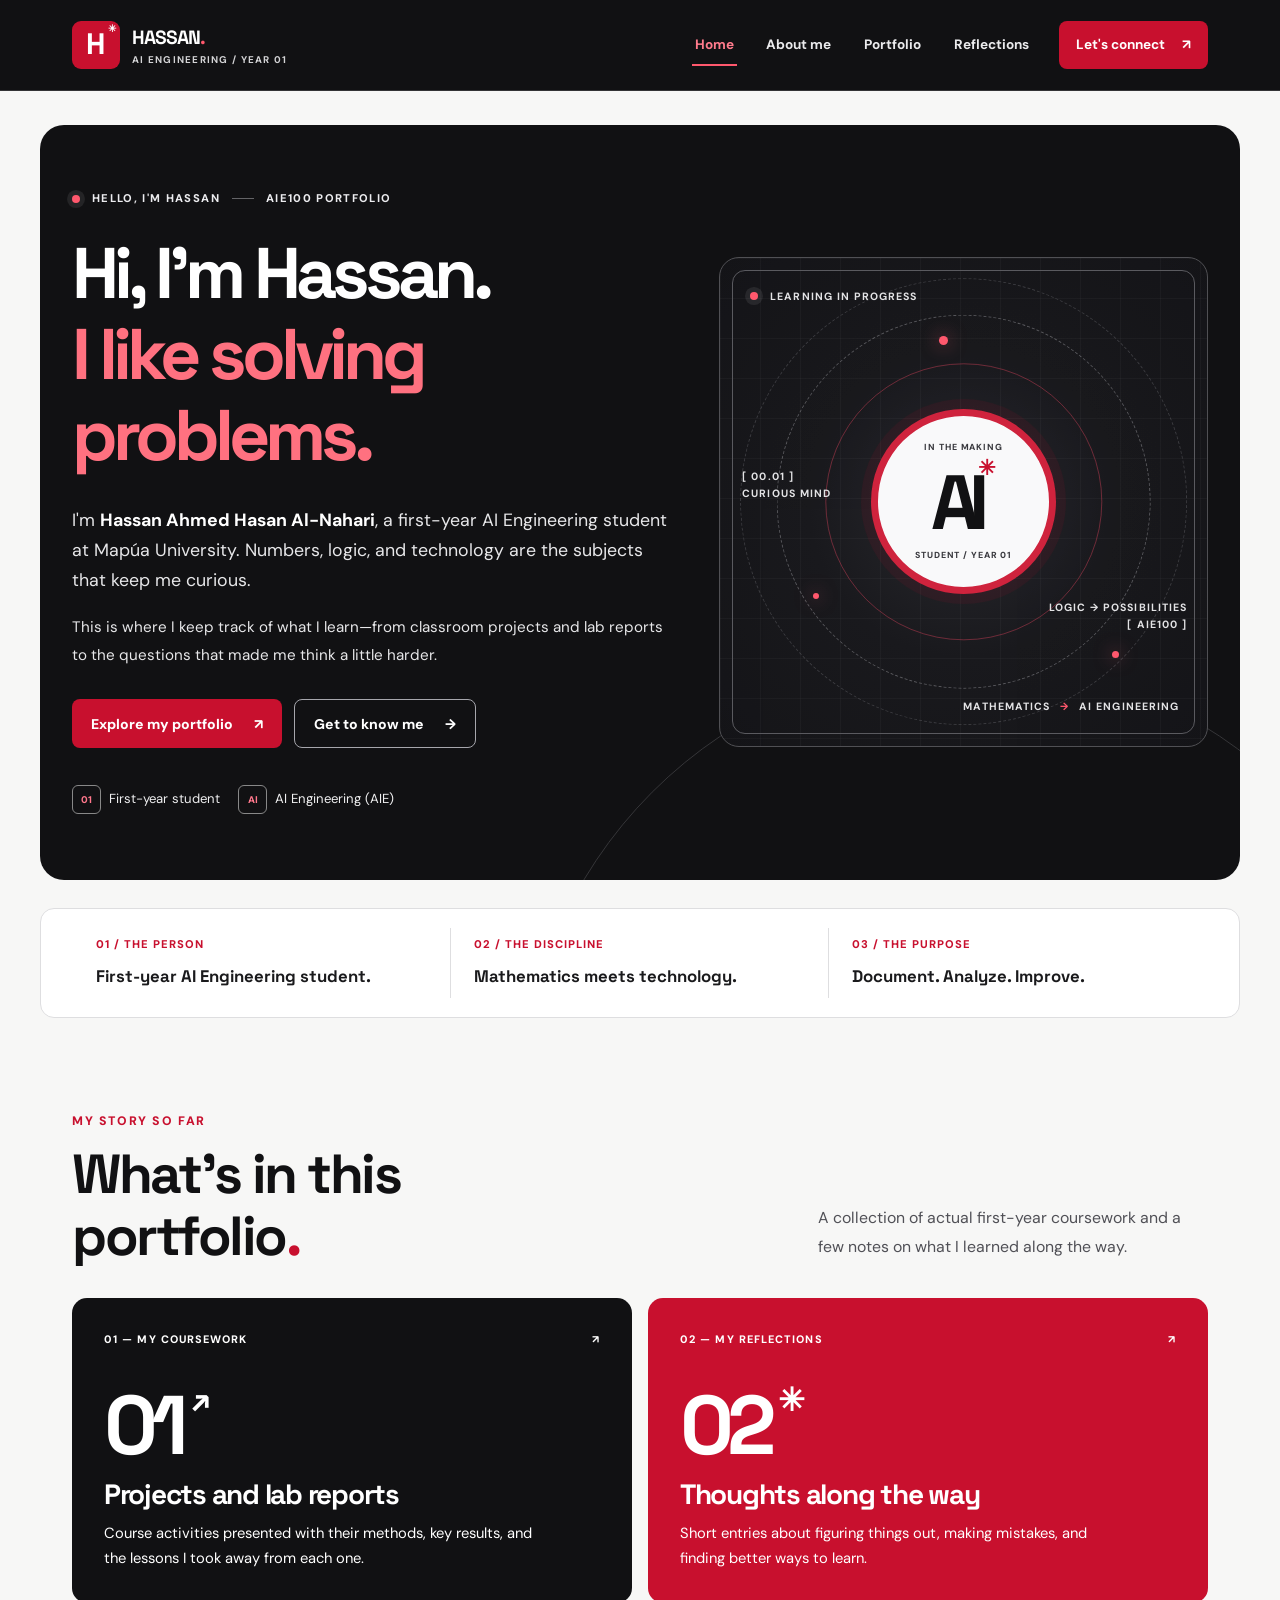
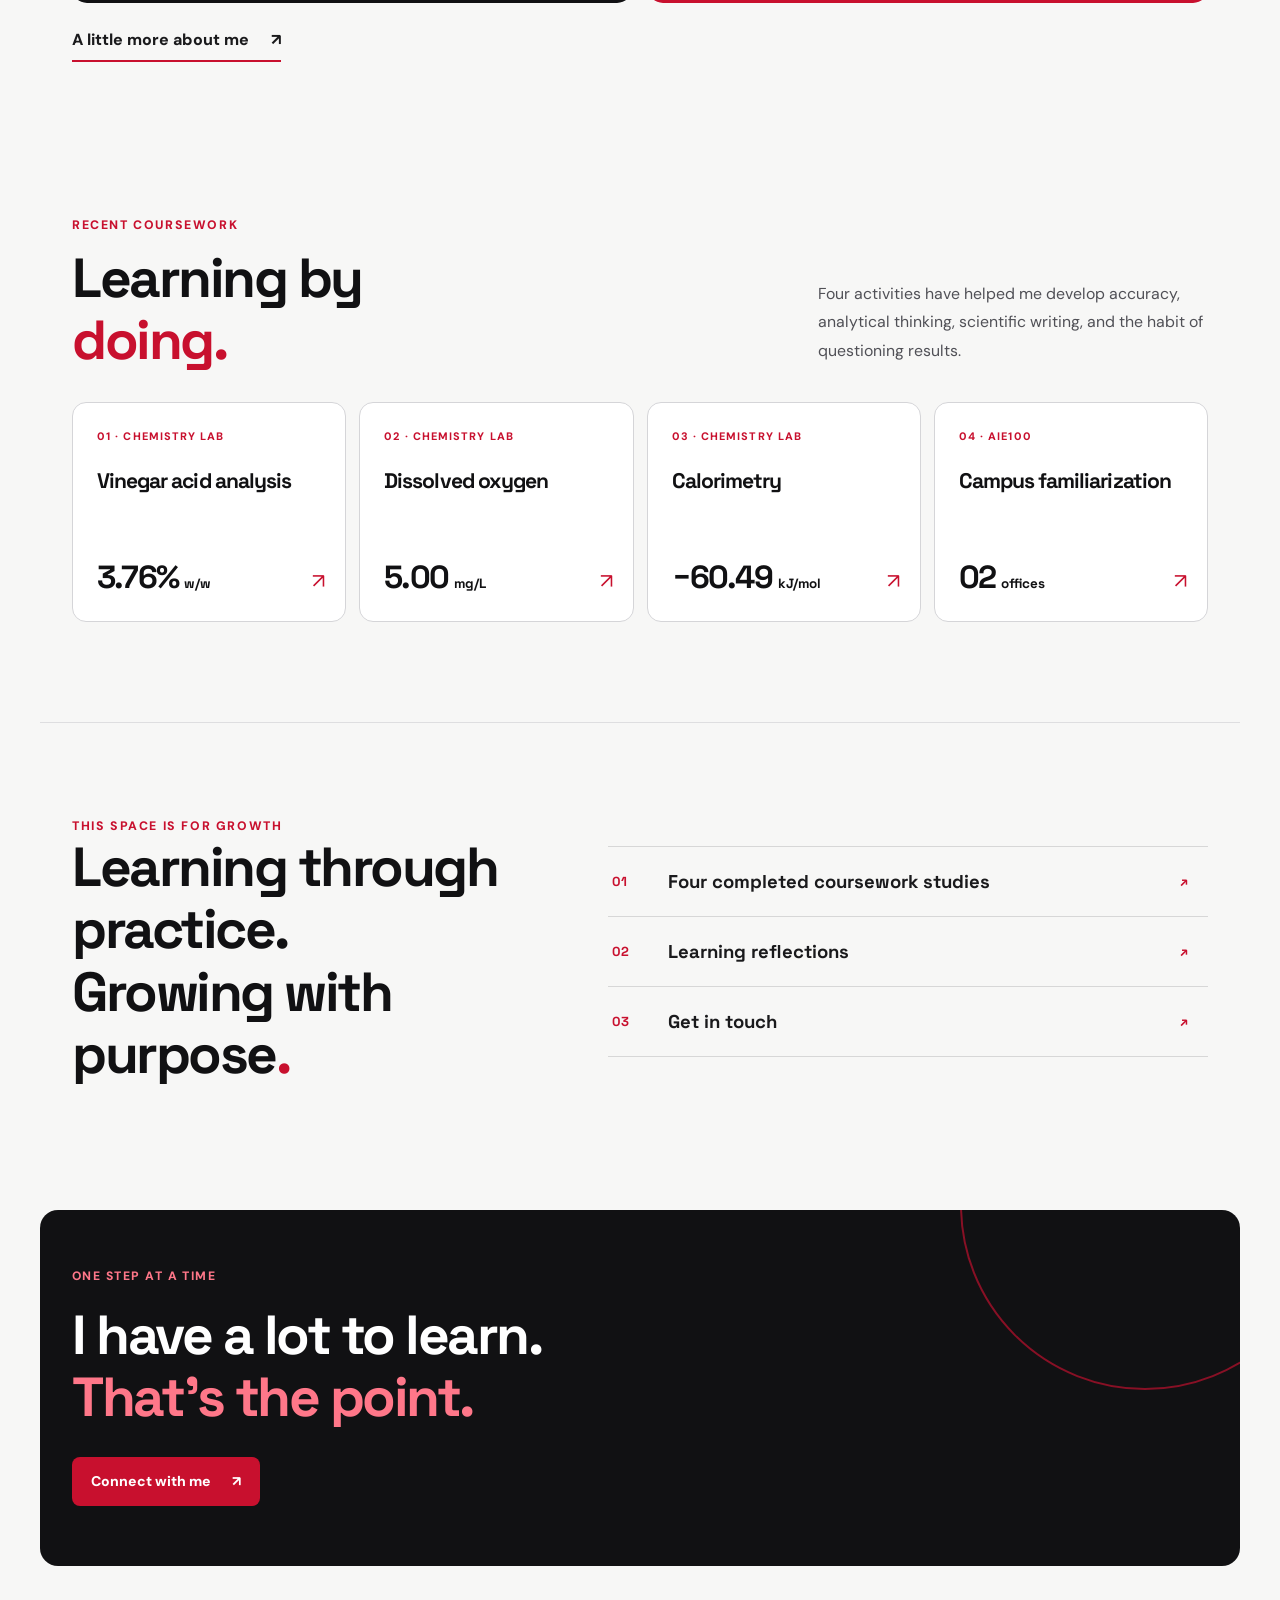
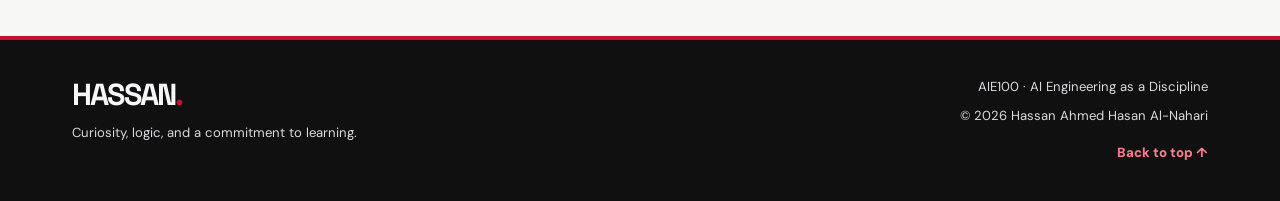
==== commit 8a7ba385: "Add files via upload" ====
--- a/index.html
+++ b/index.html
@@ -1,76 +1,77 @@
-<!doctype html>
+<!DOCTYPE html>
+
 <html lang="en">
 <head>
-  <meta charset="utf-8">
-  <meta name="viewport" content="width=device-width,initial-scale=1">
-  <meta name="theme-color" content="#111113">
-  <meta name="description" content="Academic portfolio of Hassan Ahmed Hasan Al-Nahari, first-year AI Engineering student. Explore my journey, work, reflections, and contact information.">
-  <meta property="og:type" content="website">
-  <meta property="og:title" content="Hassan Al-Nahari | AI Engineering Portfolio">
-  <meta property="og:description" content="A first-year AI Engineering student's journey from Biology to intelligent technology.">
-  <link rel="icon" href="assets/icons/favicon.svg" type="image/svg+xml">
-  <link rel="stylesheet" href="assets/styles.css">
-  <script src="assets/script.js" defer></script>
-  <title>Home | Hassan Al-Nahari</title>
+<meta charset="utf-8"/>
+<meta content="width=device-width,initial-scale=1" name="viewport"/>
+<meta content="#111113" name="theme-color"/>
+<meta content="Academic portfolio of Hassan Ahmed Hasan Al-Nahari, first-year AI Engineering student. Explore my journey, work, reflections, and contact information." name="description"/>
+<meta content="website" property="og:type"/>
+<meta content="Hassan Al-Nahari | AI Engineering Portfolio" property="og:title"/>
+<meta content="Meet Hassan Al-Nahari, a first-year AI Engineering student at Mapúa University. Projects, personal reflections, and academic progress." property="og:description"/>
+<link href="assets/icons/favicon.svg" rel="icon" type="image/svg+xml"/>
+<link href="assets/styles.css" rel="stylesheet"/>
+<script defer="" src="assets/script.js"></script>
+<title>Home | Hassan Al-Nahari</title>
 </head>
 <body data-page="home">
 <a class="skip-link" href="#main">Skip to main content</a>
-<div class="ambient ambient-one" aria-hidden="true"></div><div class="ambient ambient-two" aria-hidden="true"></div>
+<div aria-hidden="true" class="ambient ambient-one"></div><div aria-hidden="true" class="ambient ambient-two"></div>
 <header class="site-header" id="top">
-  <div class="container nav-shell">
-    <a class="brand" href="index.html" aria-label="Hassan Al-Nahari — home"><span class="brand-mark" aria-hidden="true">H<span class="brand-spark">✳</span></span><span class="brand-text"><strong>HASSAN<span class="brand-dot">.</span></strong><small>AI ENGINEERING / YEAR 01</small></span></a>
-    <button class="nav-toggle" aria-expanded="false" aria-controls="site-nav" aria-label="Toggle navigation"><span></span><span></span><span></span></button>
-    <nav class="site-nav" id="site-nav" aria-label="Main navigation">
-      <a href="index.html" data-nav="home">Home</a>
-      <a href="about.html" data-nav="about">About me</a>
-      <a href="portfolio.html" data-nav="portfolio">Portfolio</a>
-      <a href="reflections.html" data-nav="reflections">Reflections</a>
-      <a href="contact.html" data-nav="contact" class="nav-contact">Let's connect <span aria-hidden="true">↗</span></a>
-    </nav>
-  </div>
+<div class="container nav-shell">
+<a aria-label="Hassan Al-Nahari — home" class="brand" href="index.html"><span aria-hidden="true" class="brand-mark">H<span class="brand-spark">✳</span></span><span class="brand-text"><strong>HASSAN<span class="brand-dot">.</span></strong><small>AI ENGINEERING / YEAR 01</small></span></a>
+<button aria-controls="site-nav" aria-expanded="false" aria-label="Toggle navigation" class="nav-toggle"><span></span><span></span><span></span></button>
+<nav aria-label="Main navigation" class="site-nav" id="site-nav">
+<a data-nav="home" href="index.html">Home</a>
+<a data-nav="about" href="about.html">About me</a>
+<a data-nav="portfolio" href="portfolio.html">Portfolio</a>
+<a data-nav="reflections" href="reflections.html">Reflections</a>
+<a class="nav-contact" data-nav="contact" href="contact.html">Let's connect <span aria-hidden="true">↗</span></a>
+</nav>
+</div>
 </header>
 <main id="main">
 <section class="hero container">
- <div class="hero-copy">
-   <div class="eyebrow"><span class="status-dot"></span> HELLO, I'M HASSAN <span class="eyebrow-rule"></span> AIE100 PORTFOLIO</div>
-   <h1>Curious by nature.<br><span class="h1-emphasis">Driven by logic.</span></h1>
-   <p class="lead">I am <strong>Hassan Ahmed Hasan Al-Nahari</strong>, a first-year AI Engineering student at Mapúa University. I have a strong interest in mathematics, logical thinking, problem-solving, and technology.</p>
-   <p class="hero-secondary">My academic journey began in Biology, but my interest in mathematics and engineering inspired me to explore a different path. I chose AI Engineering to understand how intelligent technologies are developed and used to solve real-world problems.</p>
-   <p class="hero-secondary">This website documents my academic journey, projects, laboratory experiences, personal reflections, and achievements. Welcome to my journey of learning, discovery, and innovation.</p><div class="hero-actions"><a href="portfolio.html" class="button button-primary">Explore my portfolio <span aria-hidden="true">↗</span></a><a href="about.html" class="button button-outline">Get to know me <span aria-hidden="true">→</span></a></div>
-   <div class="hero-meta"><span><span class="meta-icon">01</span> First-year student</span><span><span class="meta-icon">AI</span> AI Engineering (AIE)</span></div>
- </div>
- <div class="hero-visual" aria-label="Abstract visual showing the transition from curiosity to artificial intelligence">
-   <div class="hero-visual-label top-label"><span class="status-dot"></span> LEARNING IN PROGRESS</div>
-   <div class="orbit orbit-a"></div><div class="orbit orbit-b"></div><div class="orbit orbit-c"></div>
-   <div class="orbit-point orbit-point-a"></div><div class="orbit-point orbit-point-b"></div><div class="orbit-point orbit-point-c"></div>
-   <div class="core"><span class="core-top">IN THE MAKING</span><span class="core-center">AI<span>✳</span></span><span class="core-bottom">ENGINEER / 01</span></div>
-   <div class="coordinate coordinate-left">[ 00.01 ]<br>CURIOUS MIND</div>
-   <div class="coordinate coordinate-right">LOGIC → POSSIBILITIES<br>[ AIE100 ]</div>
-   <div class="hero-visual-label bottom-label">BIOLOGY <span>→</span> AI ENGINEERING</div>
- </div>
+<div class="hero-copy">
+<div class="eyebrow"><span class="status-dot"></span> HELLO, I'M HASSAN <span class="eyebrow-rule"></span> AIE100 PORTFOLIO</div>
+<h1>Hi, I'm Hassan.<br/><span class="h1-emphasis">I like solving problems.</span></h1>
+<p class="lead">I'm <strong>Hassan Ahmed Hasan Al-Nahari</strong>, a first-year AI Engineering student at Mapúa University. Numbers, logic, and technology are the subjects that keep me curious.</p>
+<p class="hero-secondary">This is where I keep track of what I learn—from classroom projects and lab reports to the questions that made me think a little harder.</p>
+<div class="hero-actions"><a class="button button-primary" href="portfolio.html">Explore my portfolio <span aria-hidden="true">↗</span></a><a class="button button-outline" href="about.html">Get to know me <span aria-hidden="true">→</span></a></div>
+<div class="hero-meta"><span><span class="meta-icon">01</span> First-year student</span><span><span class="meta-icon">AI</span> AI Engineering (AIE)</span></div>
+</div>
+<div aria-label="Abstract visual showing the transition from curiosity to artificial intelligence" class="hero-visual">
+<div class="hero-visual-label top-label"><span class="status-dot"></span> LEARNING IN PROGRESS</div>
+<div class="orbit orbit-a"></div><div class="orbit orbit-b"></div><div class="orbit orbit-c"></div>
+<div class="orbit-point orbit-point-a"></div><div class="orbit-point orbit-point-b"></div><div class="orbit-point orbit-point-c"></div>
+<div class="core"><span class="core-top">IN THE MAKING</span><span class="core-center">AI<span>✳</span></span><span class="core-bottom">STUDENT / YEAR 01</span></div>
+<div class="coordinate coordinate-left">[ 00.01 ]<br/>CURIOUS MIND</div>
+<div class="coordinate coordinate-right">LOGIC → POSSIBILITIES<br/>[ AIE100 ]</div>
+<div class="hero-visual-label bottom-label">MATHEMATICS <span>→</span> AI ENGINEERING</div>
+</div>
 </section>
-<section class="container info-ribbon" aria-label="Portfolio overview">
-  <div class="ribbon-cell"><span>01 / THE PERSON</span><strong>A learner with a new direction.</strong></div>
-  <div class="ribbon-cell"><span>02 / THE DISCIPLINE</span><strong>Mathematics meets technology.</strong></div>
-  <div class="ribbon-cell"><span>03 / THE PURPOSE</span><strong>Document. Analyze. Improve.</strong></div>
+<section aria-label="Portfolio overview" class="container info-ribbon">
+<div class="ribbon-cell"><span>01 / THE PERSON</span><strong>First-year AI Engineering student.</strong></div>
+<div class="ribbon-cell"><span>02 / THE DISCIPLINE</span><strong>Mathematics meets technology.</strong></div>
+<div class="ribbon-cell"><span>03 / THE PURPOSE</span><strong>Document. Analyze. Improve.</strong></div>
 </section>
 <section class="container section section-path">
- <div class="section-heading"><div><p class="kicker">MY STORY SO FAR</p><h2>More than a change<br>of program<span class="accent">.</span></h2></div><p>Choosing AI Engineering is a chance to align my education with what genuinely excites me: numbers, problem-solving, and emerging technology.</p></div>
- <div class="path-grid">
-  <article class="feature-card feature-card-dark"><div class="feature-head"><span>01 — WHERE I STARTED</span><span aria-hidden="true">↗</span></div><div class="feature-symbol">B<span aria-hidden="true">↗</span></div><h3>From Biology...</h3><p>Studying Biology introduced me to a scientific way of thinking and helped me discover what kind of learning I enjoy most.</p></article>
-  <article class="feature-card feature-card-accent"><div class="feature-head"><span>02 — WHERE I'M GOING</span><span aria-hidden="true">↗</span></div><div class="feature-symbol">AI<span aria-hidden="true">✳</span></div><h3>...to AI Engineering.</h3><p>Now I'm working toward a foundation in mathematics, programming, engineering, and the design of intelligent systems.</p></article>
- </div>
- <div class="center-actions"><a class="text-link" href="about.html">Read my full story <span aria-hidden="true">↗</span></a></div>
+<div class="section-heading"><div><p class="kicker">MY STORY SO FAR</p><h2>What’s in this<br/>portfolio<span class="accent">.</span></h2></div><p>A collection of actual first-year coursework and a few notes on what I learned along the way.</p></div>
+<div class="path-grid">
+<article class="feature-card feature-card-dark"><div class="feature-head"><span>01 — MY COURSEWORK</span><span aria-hidden="true">↗</span></div><div class="feature-symbol">01<span aria-hidden="true">↗</span></div><h3>Projects and lab reports</h3><p>Course activities presented with their methods, key results, and the lessons I took away from each one.</p></article>
+<article class="feature-card feature-card-accent"><div class="feature-head"><span>02 — MY REFLECTIONS</span><span aria-hidden="true">↗</span></div><div class="feature-symbol">02<span aria-hidden="true">✳</span></div><h3>Thoughts along the way</h3><p>Short entries about figuring things out, making mistakes, and finding better ways to learn.</p></article>
+</div>
+<div class="center-actions"><a class="text-link" href="about.html">A little more about me <span aria-hidden="true">↗</span></a></div>
 </section>
-<section class="container section home-work-section"><div class="section-heading"><div><p class="kicker">RECENT COURSEWORK</p><h2>Learning by<br><span class="accent">doing.</span></h2></div><p>Four activities have helped me develop accuracy, analytical thinking, scientific writing, and the habit of questioning results.</p></div><div class="home-work-grid"><a href="portfolio.html#vinegar"><span>01 · CHEMISTRY LAB</span><h3>Vinegar acid analysis</h3><strong>3.76% <small>w/w</small></strong><i aria-hidden="true">↗</i></a><a href="portfolio.html#water"><span>02 · CHEMISTRY LAB</span><h3>Dissolved oxygen</h3><strong>5.00 <small>mg/L</small></strong><i aria-hidden="true">↗</i></a><a href="portfolio.html#calorimetry"><span>03 · CHEMISTRY LAB</span><h3>Calorimetry</h3><strong>−60.49 <small>kJ/mol</small></strong><i aria-hidden="true">↗</i></a><a href="portfolio.html#campus"><span>04 · AIE100</span><h3>Campus familiarization</h3><strong>02 <small>offices</small></strong><i aria-hidden="true">↗</i></a></div></section>
-<section class="container section section-feature-strip"><div><p class="kicker">THIS SPACE IS FOR GROWTH</p><h2>Learning through practice.<br>Growing with purpose<span class="accent">.</span></h2></div><div class="feature-list"><a href="portfolio.html"><span>01</span><span>Four completed coursework studies</span><span>↗</span></a><a href="reflections.html"><span>02</span><span>Learning reflections</span><span>↗</span></a><a href="contact.html"><span>03</span><span>Get in touch</span><span>↗</span></a></div></section>
-<section class="container closing-cta"><p>THE JOURNEY HAS JUST BEGUN</p><h2>Every expert was<br>once a beginner<span class="accent">.</span></h2><a class="button button-primary" href="contact.html">Connect with me <span aria-hidden="true">↗</span></a></section>
+<section class="container section home-work-section"><div class="section-heading"><div><p class="kicker">RECENT COURSEWORK</p><h2>Learning by<br/><span class="accent">doing.</span></h2></div><p>Four activities have helped me develop accuracy, analytical thinking, scientific writing, and the habit of questioning results.</p></div><div class="home-work-grid"><a href="portfolio.html#vinegar"><span>01 · CHEMISTRY LAB</span><h3>Vinegar acid analysis</h3><strong>3.76% <small>w/w</small></strong><i aria-hidden="true">↗</i></a><a href="portfolio.html#water"><span>02 · CHEMISTRY LAB</span><h3>Dissolved oxygen</h3><strong>5.00 <small>mg/L</small></strong><i aria-hidden="true">↗</i></a><a href="portfolio.html#calorimetry"><span>03 · CHEMISTRY LAB</span><h3>Calorimetry</h3><strong>−60.49 <small>kJ/mol</small></strong><i aria-hidden="true">↗</i></a><a href="portfolio.html#campus"><span>04 · AIE100</span><h3>Campus familiarization</h3><strong>02 <small>offices</small></strong><i aria-hidden="true">↗</i></a></div></section>
+<section class="container section section-feature-strip"><div><p class="kicker">THIS SPACE IS FOR GROWTH</p><h2>Learning through practice.<br/>Growing with purpose<span class="accent">.</span></h2></div><div class="feature-list"><a href="portfolio.html"><span>01</span><span>Four completed coursework studies</span><span>↗</span></a><a href="reflections.html"><span>02</span><span>Learning reflections</span><span>↗</span></a><a href="contact.html"><span>03</span><span>Get in touch</span><span>↗</span></a></div></section>
+<section class="container closing-cta"><p>ONE STEP AT A TIME</p><h2>I have a lot to learn.<br/><span class="accent">That’s the point.</span></h2><a class="button button-primary" href="contact.html">Connect with me <span aria-hidden="true">↗</span></a></section>
 </main>
 <footer class="site-footer">
- <div class="container footer-inner">
-   <div><a href="index.html" class="footer-brand">HASSAN<span class="brand-dot">.</span></a><p>Curiosity, logic, and a commitment to learning.</p></div>
-   <div class="footer-right"><p>AIE100 · AI Engineering as a Discipline</p><p>© <span id="current-year">2026</span> Hassan Ahmed Hasan Al-Nahari</p><a href="#top" class="footer-top">Back to top ↑</a></div>
- </div>
+<div class="container footer-inner">
+<div><a class="footer-brand" href="index.html">HASSAN<span class="brand-dot">.</span></a><p>Curiosity, logic, and a commitment to learning.</p></div>
+<div class="footer-right"><p>AIE100 · AI Engineering as a Discipline</p><p>© <span id="current-year">2026</span> Hassan Ahmed Hasan Al-Nahari</p><a class="footer-top" href="#top">Back to top ↑</a></div>
+</div>
 </footer>
 </body>
 </html>
--- a/assets/styles.css
+++ b/assets/styles.css
@@ -283,3 +283,22 @@
   .contact-card{padding:22px}.quote-band{padding-bottom:40px}
 }
 @media(prefers-reduced-motion:reduce){html{scroll-behavior:auto}*,*::before,*::after{animation-duration:0.01ms!important;transition-duration:0.01ms!important}}
+
+/* Focused enhancements to the user-supplied ZIP: real profile portrait and compact readable About layout. */
+.about-profile-head{align-items:stretch;gap:34px;padding:26px 30px}
+.portrait-frame{width:214px;min-width:214px;height:252px;flex-shrink:0;overflow:hidden;border-radius:10px;background:#252527;border:1px solid #55545a}
+.portrait-frame img{width:100%;height:100%;object-fit:cover;object-position:center 27%;display:block}
+.profile-intro{display:flex;flex-direction:column;justify-content:center;min-width:0}
+.about-profile-head .profile-intro h2{font-size:clamp(1.8rem,3.3vw,3.1rem);line-height:1.16;margin:7px 0 14px;letter-spacing:-.04em}
+.profile-intro>p:last-of-type{max-width:57ch;line-height:1.72}
+.profile-tags{display:flex;flex-wrap:wrap;gap:7px;margin-top:20px}
+.profile-tags span{font-size:.72rem;font-weight:700;color:#f6f5f5;border:1px solid #6f6d70;border-radius:5px;padding:6px 9px;line-height:1.4}
+.about-personal-panel{background:#fdfafa;border-top-color:#2d2d31}
+.about-personal-panel .rich-content em{font-weight:700;color:#242427}
+.about-content-panel .rich-content p{max-width:64ch}
+@media(max-width:790px){.portrait-frame{width:185px;min-width:185px;height:220px}.about-profile-head{gap:22px}}
+@media(max-width:560px){.about-profile-head{padding:19px;gap:20px}.portrait-frame{width:100%;min-width:0;height:auto;aspect-ratio:4/3}.portrait-frame img{object-position:center 25%}.profile-intro{width:100%}.about-profile-head .profile-intro h2{font-size:1.9rem}.profile-tags{margin-top:14px}}
+
+/* Portrait text contrast and more useful crop at phone widths. */
+.about-profile-head .profile-intro>p:not(.kicker){color:#e5e5e8!important}
+@media(max-width:560px){.portrait-frame{aspect-ratio:1/1}.portrait-frame img{object-position:center 26%}}
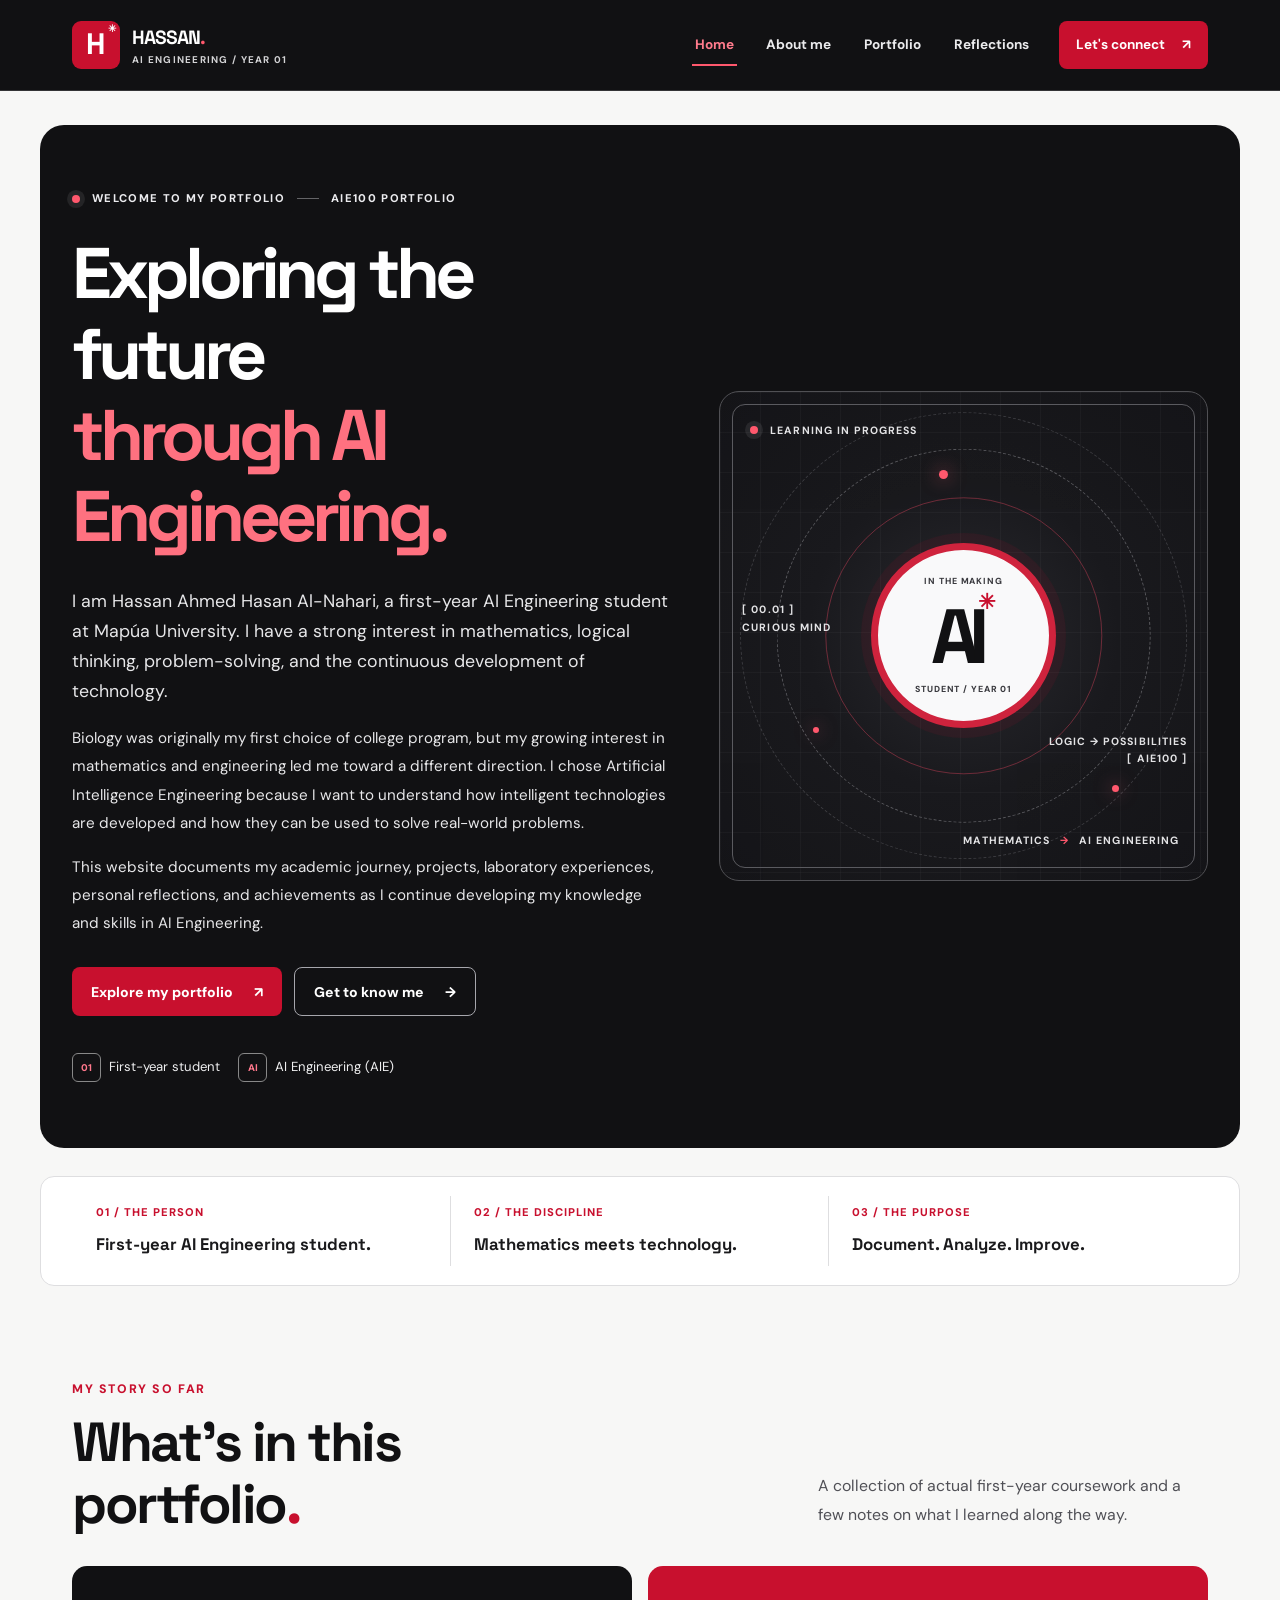
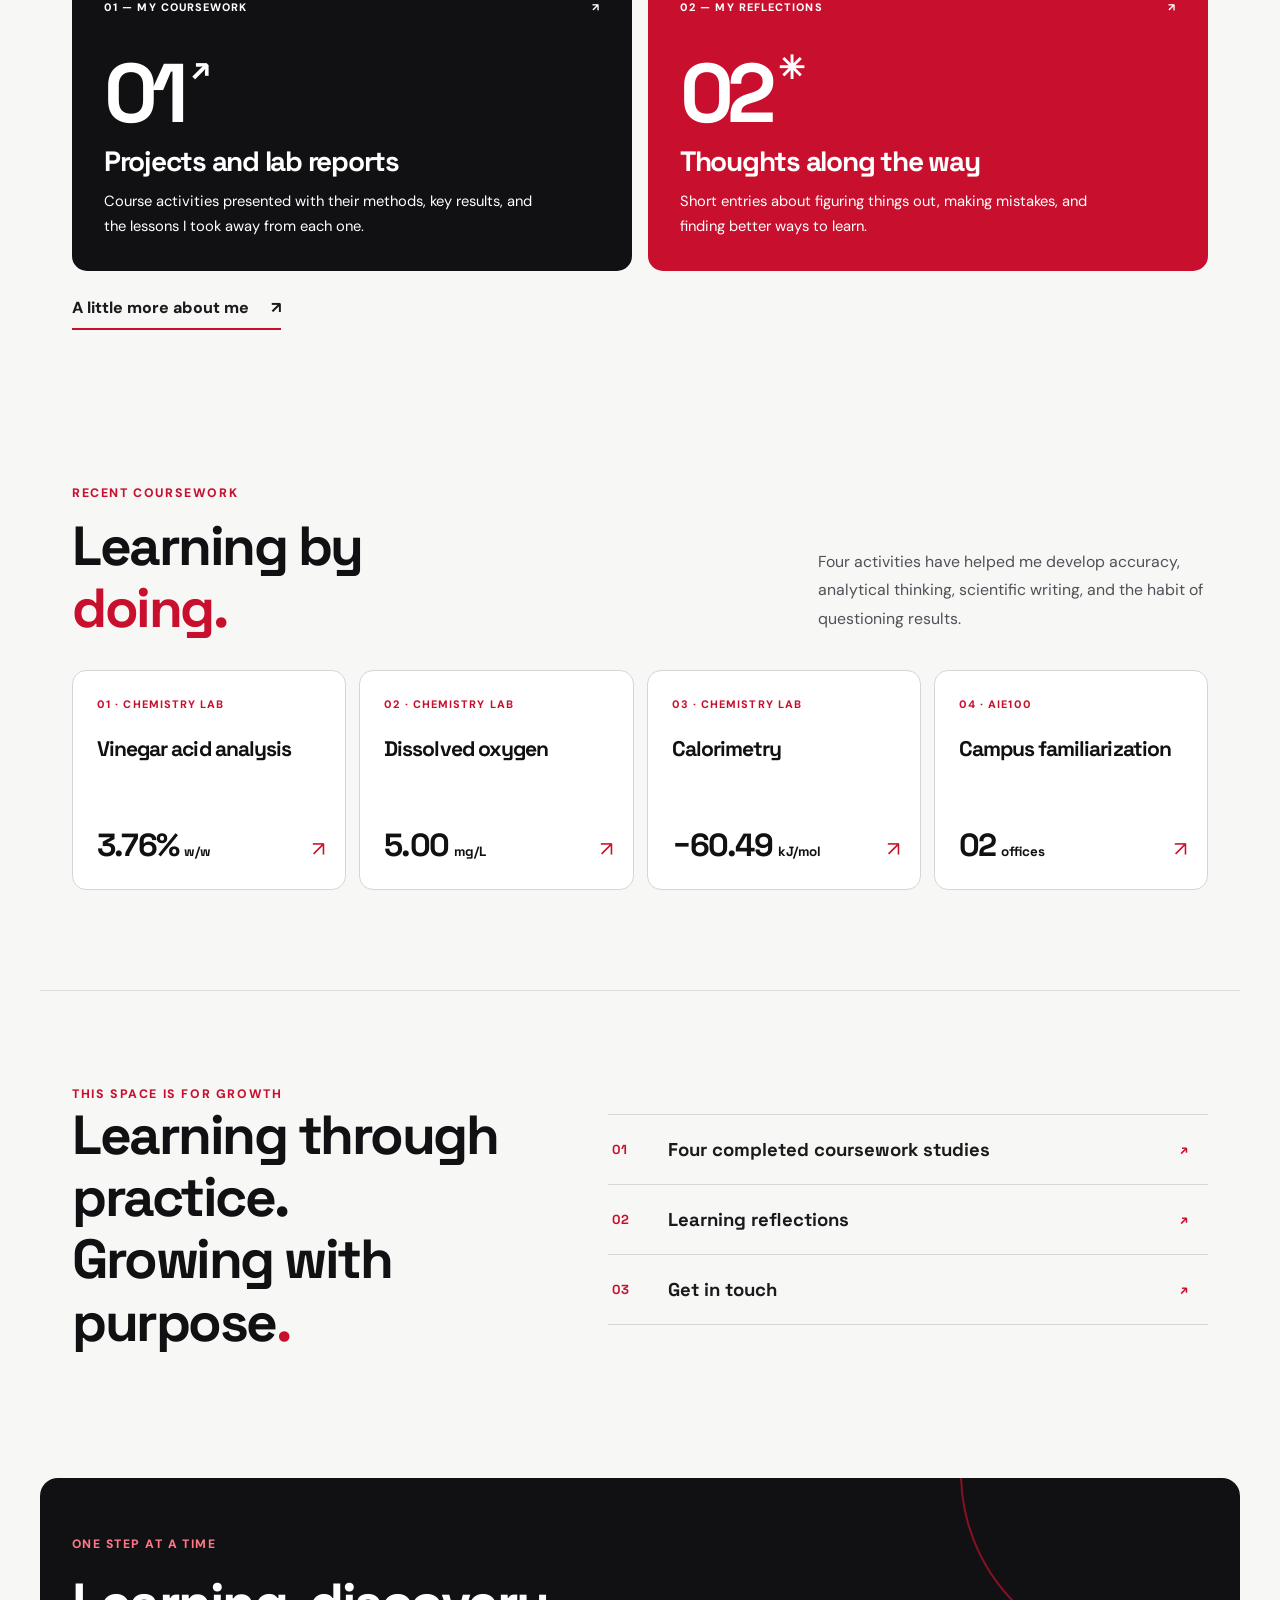
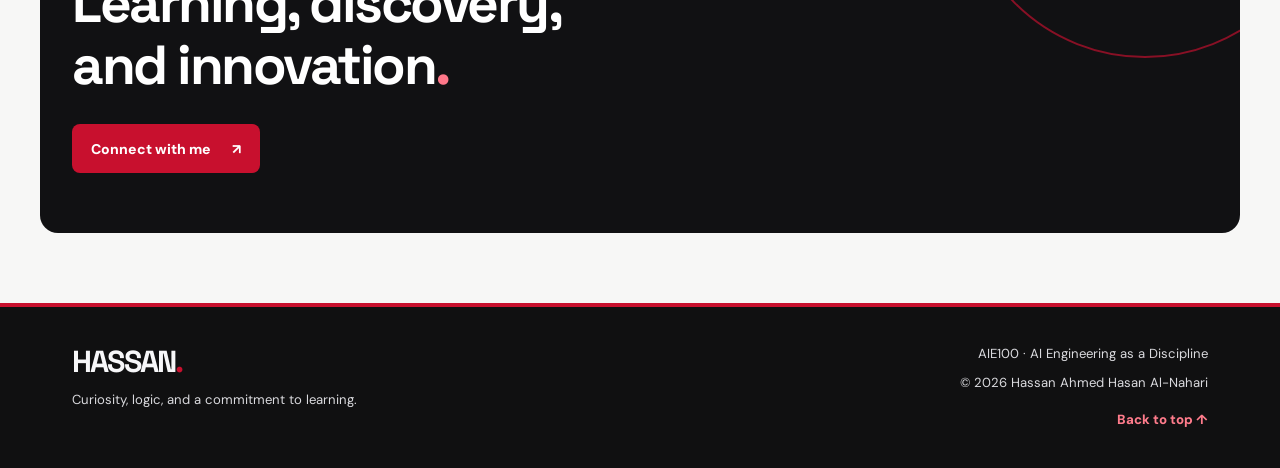
==== commit 8e184467: "Add files via upload" ====
--- a/index.html
+++ b/index.html
@@ -5,10 +5,10 @@
 <meta charset="utf-8"/>
 <meta content="width=device-width,initial-scale=1" name="viewport"/>
 <meta content="#111113" name="theme-color"/>
-<meta content="Academic portfolio of Hassan Ahmed Hasan Al-Nahari, first-year AI Engineering student. Explore my journey, work, reflections, and contact information." name="description"/>
+<meta content="Hassan Ahmed Hasan Al-Nahari, first-year BS AI Engineering student at Mapúa University. Academic projects, laboratory reports, and reflections." name="description"/>
 <meta content="website" property="og:type"/>
 <meta content="Hassan Al-Nahari | AI Engineering Portfolio" property="og:title"/>
-<meta content="Meet Hassan Al-Nahari, a first-year AI Engineering student at Mapúa University. Projects, personal reflections, and academic progress." property="og:description"/>
+<meta content="Meet Hassan, a first-year AI Engineering student exploring mathematics, technology, and artificial intelligence." property="og:description"/>
 <link href="assets/icons/favicon.svg" rel="icon" type="image/svg+xml"/>
 <link href="assets/styles.css" rel="stylesheet"/>
 <script defer="" src="assets/script.js"></script>
@@ -33,10 +33,10 @@
 <main id="main">
 <section class="hero container">
 <div class="hero-copy">
-<div class="eyebrow"><span class="status-dot"></span> HELLO, I'M HASSAN <span class="eyebrow-rule"></span> AIE100 PORTFOLIO</div>
-<h1>Hi, I'm Hassan.<br/><span class="h1-emphasis">I like solving problems.</span></h1>
-<p class="lead">I'm <strong>Hassan Ahmed Hasan Al-Nahari</strong>, a first-year AI Engineering student at Mapúa University. Numbers, logic, and technology are the subjects that keep me curious.</p>
-<p class="hero-secondary">This is where I keep track of what I learn—from classroom projects and lab reports to the questions that made me think a little harder.</p>
+<div class="eyebrow"><span class="status-dot"></span> WELCOME TO MY PORTFOLIO <span class="eyebrow-rule"></span> AIE100 PORTFOLIO</div>
+<h1>Exploring the future<br/><span class="h1-emphasis">through AI Engineering.</span></h1>
+<p class="lead">I am Hassan Ahmed Hasan Al-Nahari, a first-year AI Engineering student at Mapúa University. I have a strong interest in mathematics, logical thinking, problem-solving, and the continuous development of technology.</p>
+<p class="hero-secondary">Biology was originally my first choice of college program, but my growing interest in mathematics and engineering led me toward a different direction. I chose Artificial Intelligence Engineering because I want to understand how intelligent technologies are developed and how they can be used to solve real-world problems.</p><p class="hero-secondary">This website documents my academic journey, projects, laboratory experiences, personal reflections, and achievements as I continue developing my knowledge and skills in AI Engineering.</p>
 <div class="hero-actions"><a class="button button-primary" href="portfolio.html">Explore my portfolio <span aria-hidden="true">↗</span></a><a class="button button-outline" href="about.html">Get to know me <span aria-hidden="true">→</span></a></div>
 <div class="hero-meta"><span><span class="meta-icon">01</span> First-year student</span><span><span class="meta-icon">AI</span> AI Engineering (AIE)</span></div>
 </div>
@@ -65,7 +65,7 @@
 </section>
 <section class="container section home-work-section"><div class="section-heading"><div><p class="kicker">RECENT COURSEWORK</p><h2>Learning by<br/><span class="accent">doing.</span></h2></div><p>Four activities have helped me develop accuracy, analytical thinking, scientific writing, and the habit of questioning results.</p></div><div class="home-work-grid"><a href="portfolio.html#vinegar"><span>01 · CHEMISTRY LAB</span><h3>Vinegar acid analysis</h3><strong>3.76% <small>w/w</small></strong><i aria-hidden="true">↗</i></a><a href="portfolio.html#water"><span>02 · CHEMISTRY LAB</span><h3>Dissolved oxygen</h3><strong>5.00 <small>mg/L</small></strong><i aria-hidden="true">↗</i></a><a href="portfolio.html#calorimetry"><span>03 · CHEMISTRY LAB</span><h3>Calorimetry</h3><strong>−60.49 <small>kJ/mol</small></strong><i aria-hidden="true">↗</i></a><a href="portfolio.html#campus"><span>04 · AIE100</span><h3>Campus familiarization</h3><strong>02 <small>offices</small></strong><i aria-hidden="true">↗</i></a></div></section>
 <section class="container section section-feature-strip"><div><p class="kicker">THIS SPACE IS FOR GROWTH</p><h2>Learning through practice.<br/>Growing with purpose<span class="accent">.</span></h2></div><div class="feature-list"><a href="portfolio.html"><span>01</span><span>Four completed coursework studies</span><span>↗</span></a><a href="reflections.html"><span>02</span><span>Learning reflections</span><span>↗</span></a><a href="contact.html"><span>03</span><span>Get in touch</span><span>↗</span></a></div></section>
-<section class="container closing-cta"><p>ONE STEP AT A TIME</p><h2>I have a lot to learn.<br/><span class="accent">That’s the point.</span></h2><a class="button button-primary" href="contact.html">Connect with me <span aria-hidden="true">↗</span></a></section>
+<section class="container closing-cta"><p>ONE STEP AT A TIME</p><h2>Learning, discovery,<br/>and innovation<span class="accent">.</span></h2><a class="button button-primary" href="contact.html">Connect with me <span aria-hidden="true">↗</span></a></section>
 </main>
 <footer class="site-footer">
 <div class="container footer-inner">
